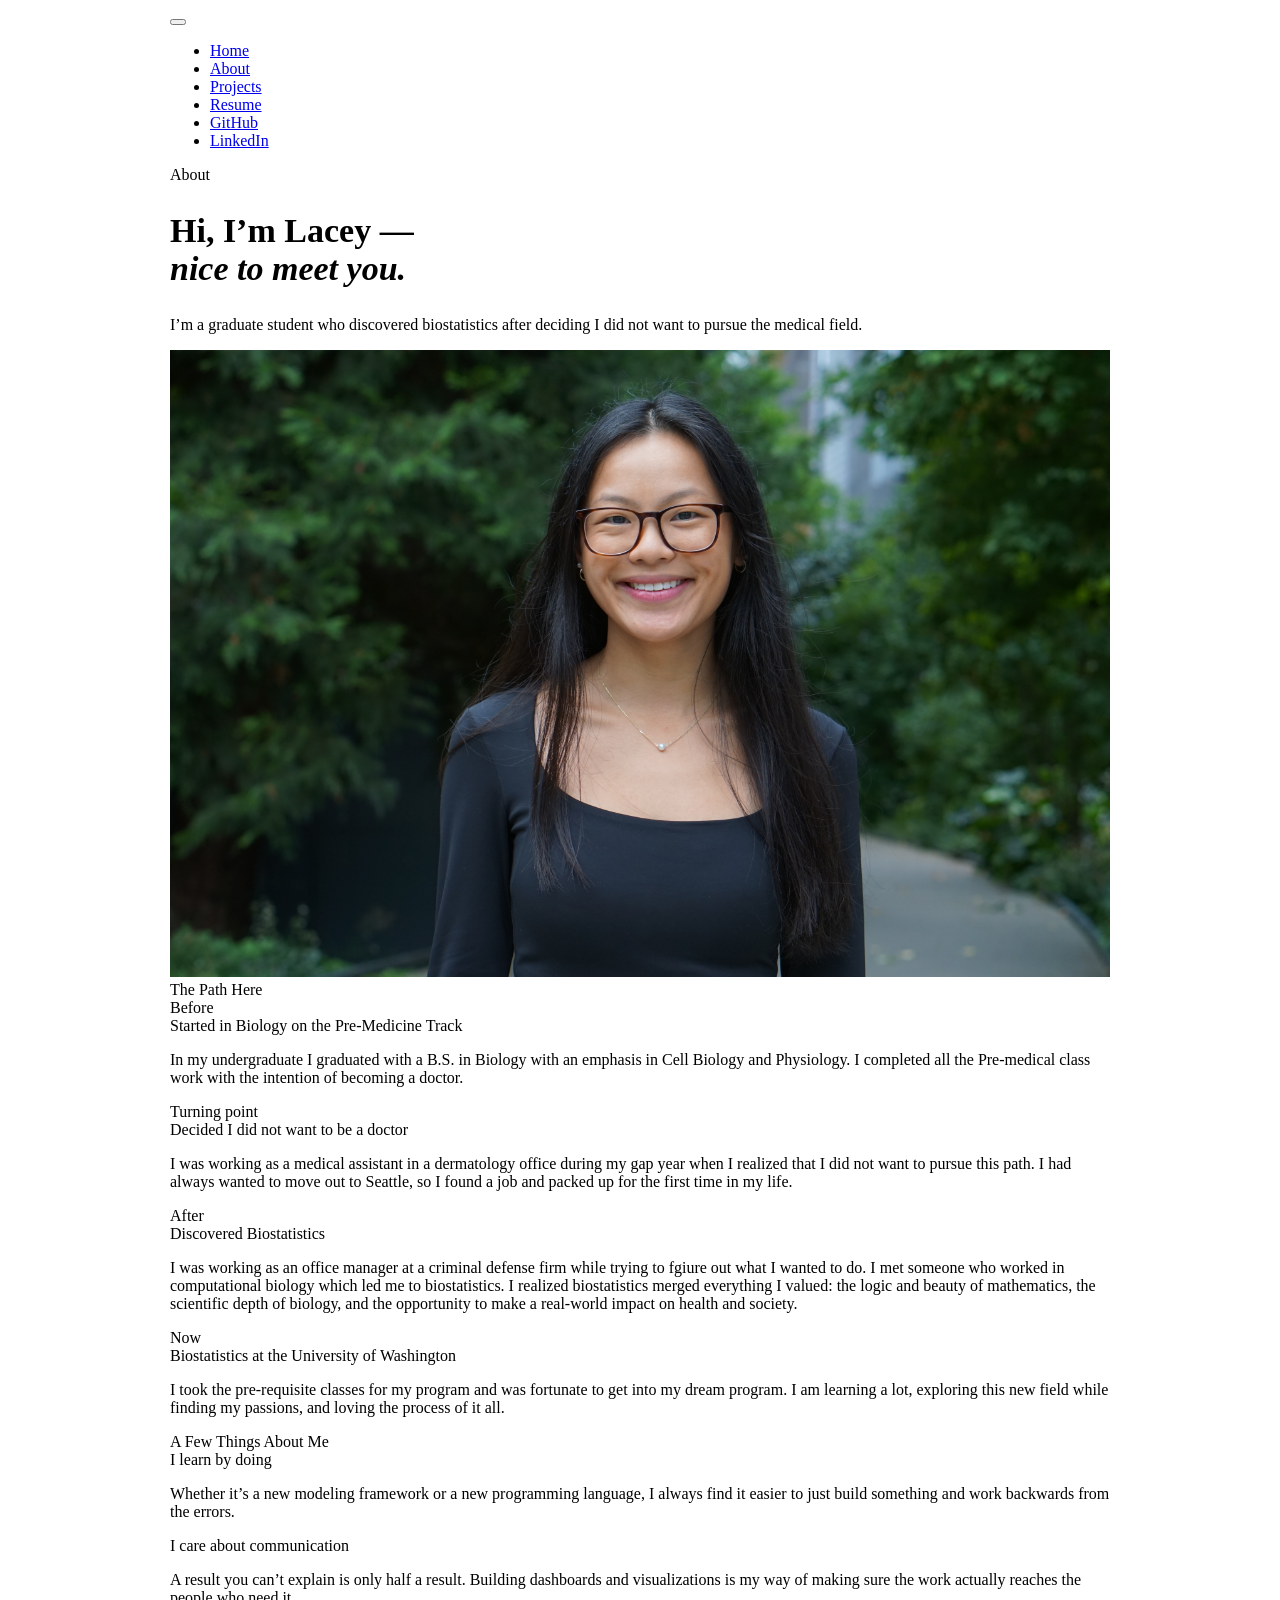
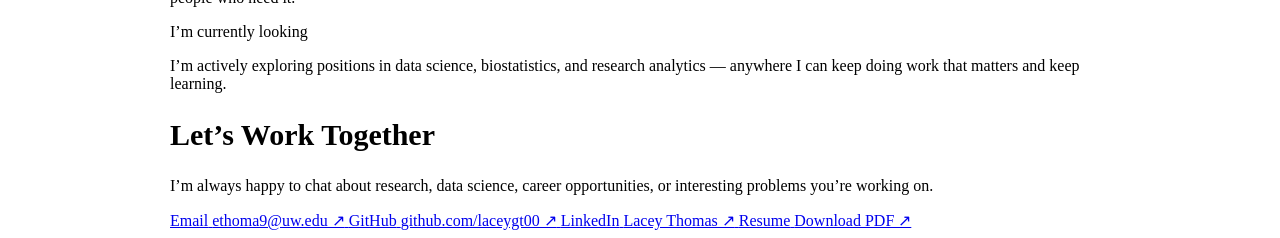
==== docs/about.html @ adb9a5f3 "Update about.html updated with my information" ====
<!DOCTYPE html>

<html>

<head>

<meta charset="utf-8" />
<meta name="generator" content="pandoc" />
<meta http-equiv="X-UA-Compatible" content="IE=EDGE" />




<title>about.knit</title>

<script src="site_libs/header-attrs-2.29/header-attrs.js"></script>
<script src="site_libs/jquery-3.6.0/jquery-3.6.0.min.js"></script>
<meta name="viewport" content="width=device-width, initial-scale=1" />
<link href="site_libs/bootstrap-3.3.5/css/yeti.min.css" rel="stylesheet" />
<script src="site_libs/bootstrap-3.3.5/js/bootstrap.min.js"></script>
<script src="site_libs/bootstrap-3.3.5/shim/html5shiv.min.js"></script>
<script src="site_libs/bootstrap-3.3.5/shim/respond.min.js"></script>
<style>h1 {font-size: 34px;}
       h1.title {font-size: 38px;}
       h2 {font-size: 30px;}
       h3 {font-size: 24px;}
       h4 {font-size: 18px;}
       h5 {font-size: 16px;}
       h6 {font-size: 12px;}
       code {color: inherit; background-color: rgba(0, 0, 0, 0.04);}
       pre:not([class]) { background-color: white }</style>
<script src="site_libs/navigation-1.1/tabsets.js"></script>
<link href="site_libs/highlightjs-9.12.0/default.css" rel="stylesheet" />
<script src="site_libs/highlightjs-9.12.0/highlight.js"></script>
<script>
// Fade-in on scroll using IntersectionObserver
document.addEventListener('DOMContentLoaded', function () {
  var els = document.querySelectorAll('.fade-in');
  if (!els.length) return;
  var obs = new IntersectionObserver(function (entries) {
    entries.forEach(function (e) {
      if (e.isIntersecting) {
        e.target.classList.add('visible');
        obs.unobserve(e.target);
      }
    });
  }, { threshold: 0.12 });
  els.forEach(function (el) { obs.observe(el); });
});

// Animated counter
function animateCounter(el, target, duration) {
  var start = null;
  function step(ts) {
    if (!start) start = ts;
    var prog = Math.min((ts - start) / duration, 1);
    el.textContent = Math.floor(prog * target);
    if (prog < 1) requestAnimationFrame(step);
  }
  requestAnimationFrame(step);
}
document.addEventListener('DOMContentLoaded', function () {
  var counters = document.querySelectorAll('.counter');
  if (!counters.length) return;
  var obs = new IntersectionObserver(function (entries) {
    entries.forEach(function (e) {
      if (e.isIntersecting) {
        var target = parseInt(e.target.getAttribute('data-target'));
        animateCounter(e.target, target, 1200);
        obs.unobserve(e.target);
      }
    });
  }, { threshold: 0.3 });
  counters.forEach(function (c) { obs.observe(c); });
});
</script>

<style type="text/css">
  code{white-space: pre-wrap;}
  span.smallcaps{font-variant: small-caps;}
  span.underline{text-decoration: underline;}
  div.column{display: inline-block; vertical-align: top; width: 50%;}
  div.hanging-indent{margin-left: 1.5em; text-indent: -1.5em;}
  ul.task-list{list-style: none;}
    </style>

<style type="text/css">code{white-space: pre;}</style>
<script type="text/javascript">
if (window.hljs) {
  hljs.configure({languages: []});
  hljs.initHighlightingOnLoad();
  if (document.readyState && document.readyState === "complete") {
    window.setTimeout(function() { hljs.initHighlighting(); }, 0);
  }
}
</script>






<link rel="stylesheet" href="style.css" type="text/css" />



<style type = "text/css">
.main-container {
  max-width: 940px;
  margin-left: auto;
  margin-right: auto;
}
img {
  max-width:100%;
}
.tabbed-pane {
  padding-top: 12px;
}
.html-widget {
  margin-bottom: 20px;
}
button.code-folding-btn:focus {
  outline: none;
}
summary {
  display: list-item;
}
details > summary > p:only-child {
  display: inline;
}
pre code {
  padding: 0;
}
</style>


<style type="text/css">
.dropdown-submenu {
  position: relative;
}
.dropdown-submenu>.dropdown-menu {
  top: 0;
  left: 100%;
  margin-top: -6px;
  margin-left: -1px;
  border-radius: 0 6px 6px 6px;
}
.dropdown-submenu:hover>.dropdown-menu {
  display: block;
}
.dropdown-submenu>a:after {
  display: block;
  content: " ";
  float: right;
  width: 0;
  height: 0;
  border-color: transparent;
  border-style: solid;
  border-width: 5px 0 5px 5px;
  border-left-color: #cccccc;
  margin-top: 5px;
  margin-right: -10px;
}
.dropdown-submenu:hover>a:after {
  border-left-color: #adb5bd;
}
.dropdown-submenu.pull-left {
  float: none;
}
.dropdown-submenu.pull-left>.dropdown-menu {
  left: -100%;
  margin-left: 10px;
  border-radius: 6px 0 6px 6px;
}
</style>

<script type="text/javascript">
// manage active state of menu based on current page
$(document).ready(function () {
  // active menu anchor
  href = window.location.pathname
  href = href.substr(href.lastIndexOf('/') + 1)
  if (href === "")
    href = "index.html";
  var menuAnchor = $('a[href="' + href + '"]');

  // mark the anchor link active (and if it's in a dropdown, also mark that active)
  var dropdown = menuAnchor.closest('li.dropdown');
  if (window.bootstrap) { // Bootstrap 4+
    menuAnchor.addClass('active');
    dropdown.find('> .dropdown-toggle').addClass('active');
  } else { // Bootstrap 3
    menuAnchor.parent().addClass('active');
    dropdown.addClass('active');
  }

  // Navbar adjustments
  var navHeight = $(".navbar").first().height() + 15;
  var style = document.createElement('style');
  var pt = "padding-top: " + navHeight + "px; ";
  var mt = "margin-top: -" + navHeight + "px; ";
  var css = "";
  // offset scroll position for anchor links (for fixed navbar)
  for (var i = 1; i <= 6; i++) {
    css += ".section h" + i + "{ " + pt + mt + "}\n";
  }
  style.innerHTML = "body {" + pt + "padding-bottom: 40px; }\n" + css;
  document.head.appendChild(style);
});
</script>

<!-- tabsets -->

<style type="text/css">
.tabset-dropdown > .nav-tabs {
  display: inline-table;
  max-height: 500px;
  min-height: 44px;
  overflow-y: auto;
  border: 1px solid #ddd;
  border-radius: 4px;
}

.tabset-dropdown > .nav-tabs > li.active:before, .tabset-dropdown > .nav-tabs.nav-tabs-open:before {
  content: "\e259";
  font-family: 'Glyphicons Halflings';
  display: inline-block;
  padding: 10px;
  border-right: 1px solid #ddd;
}

.tabset-dropdown > .nav-tabs.nav-tabs-open > li.active:before {
  content: "\e258";
  font-family: 'Glyphicons Halflings';
  border: none;
}

.tabset-dropdown > .nav-tabs > li.active {
  display: block;
}

.tabset-dropdown > .nav-tabs > li > a,
.tabset-dropdown > .nav-tabs > li > a:focus,
.tabset-dropdown > .nav-tabs > li > a:hover {
  border: none;
  display: inline-block;
  border-radius: 4px;
  background-color: transparent;
}

.tabset-dropdown > .nav-tabs.nav-tabs-open > li {
  display: block;
  float: none;
}

.tabset-dropdown > .nav-tabs > li {
  display: none;
}
</style>

<!-- code folding -->




</head>

<body>


<div class="container-fluid main-container">




<div class="navbar navbar-default  navbar-fixed-top" role="navigation">
  <div class="container">
    <div class="navbar-header">
      <button type="button" class="navbar-toggle collapsed" data-toggle="collapse" data-bs-toggle="collapse" data-target="#navbar" data-bs-target="#navbar">
        <span class="icon-bar"></span>
        <span class="icon-bar"></span>
        <span class="icon-bar"></span>
      </button>
      <a class="navbar-brand" href="index.html"></a>
    </div>
    <div id="navbar" class="navbar-collapse collapse">
      <ul class="nav navbar-nav">
        
      </ul>
      <ul class="nav navbar-nav navbar-right">
        <li>
  <a href="index.html">Home</a>
</li>
<li>
  <a href="about.html">About</a>
</li>
<li>
  <a href="projects.html">Projects</a>
</li>
<li>
  <a href="files/Lacey_Thomas_Resume.pdf">Resume</a>
</li>
<li>
  <a href="https://github.com/laceygt00">GitHub</a>
</li>
<li>
  <a href="https://www.linkedin.com/in/laceygt00">LinkedIn</a>
</li>
      </ul>
    </div><!--/.nav-collapse -->
  </div><!--/.container -->
</div><!--/.navbar -->

<div id="header">




</div>


<!-- HERO -->
<section class="about-hero">
  <div class="about-hero-glow"></div>
  <div class="about-hero-grid">

    <!-- Text -->
    <div>
      <div class="fade-in">
        <p class="about-eyebrow">About</p>
      </div>
      <div class="fade-in d1">
        <h1 class="about-headline">
          Hi, I&rsquo;m Lacey &mdash;<br>
          <em>nice to meet you.</em>
        </h1>
      </div>
      <div class="fade-in d2">
        <p class="about-intro">
          I&rsquo;m a graduate student who discovered biostatistics after deciding I did not want to 
          pursue the medical field.  
        </p>
      </div>
    </div>

    <!-- Photo -->
    <div class="about-photo-wrap fade-in d2">
      <div class="about-photo-frame">
        <img src="images/MyImage.jpg" alt="Lacey Thomas">
      </div>
    </div>
    
</section>

<!-- THE PATH HERE -->
<section class="story-section">
  <div class="section-header fade-in">
    <span class="section-header-label">The Path Here</span>
    <div class="section-header-line"></div>
  </div>

  <div class="story-grid">
    <div class="story-card fade-in">
      <div class="s-label">Before</div>
      <div class="s-title">Started in Biology on the Pre-Medicine Track</div>
      <p class="s-body">In my undergraduate I graduated with a B.S. in Biology with an emphasis in Cell Biology and Physiology.
      I completed all the Pre-medical class work with the intention of becoming a doctor.</p>
    </div>
    <div class="story-card fade-in d1">
      <div class="s-label">Turning point</div>
      <div class="s-title">Decided I did not want to be a doctor</div>
      <p class="s-body">I was working as a medical assistant in a dermatology office during my gap year when I realized that I did not 
      want to pursue this path. I had always wanted to move out to Seattle, so I found a job and packed up for the first time in my life.</p>
    </div>
    <div class="story-grid">
    <div class="story-card fade-in">
      <div class="s-label">After</div>
      <div class="s-title">Discovered Biostatistics</div>
      <p class="s-body">I was working as an office manager at a criminal defense firm while trying to fgiure out what I wanted to do.
      I met someone who worked in computational biology which led me to biostatistics. I realized
      biostatistics merged everything I valued: the logic and beauty of mathematics, the scientific
      depth of biology, and the opportunity to make a real-world impact on health and society.</p>
    </div>
    <div class="story-card fade-in d2">
      <div class="s-label">Now</div>
      <div class="s-title">Biostatistics at the University of Washington</div>
      <p class="s-body">I took the pre-requisite classes for my program and was fortunate to get into my dream program.
      I am learning a lot, exploring this new field while finding my passions, and loving the process of it all.</p>
    </div>
  </div>
</section>

<!-- A FEW THINGS ABOUT ME -->
<section class="personal-section">
  <div class="section-header fade-in">
    <span class="section-header-label">A Few Things About Me</span>
    <div class="section-header-line"></div>
  </div>

  <div class="personal-row fade-in">
    <div class="personal-row-title">I learn by doing</div>
    <p class="personal-row-body">Whether it&rsquo;s a new modeling framework or a new programming language,
    I always find it easier to just build something and work backwards from the errors.</p>
  </div>

  <div class="personal-row fade-in">
    <div class="personal-row-title">I care about communication</div>
    <p class="personal-row-body">A result you can&rsquo;t explain is only half a result. Building dashboards
    and visualizations is my way of making sure the work actually reaches the people who need it.</p>
  </div>

  <div class="personal-row fade-in">
    <div class="personal-row-title">I&rsquo;m currently looking</div>
    <p class="personal-row-body">I&rsquo;m actively exploring positions in data science, biostatistics, and
    research analytics &mdash; anywhere I can keep doing work that matters and keep learning.</p>
  </div>

  <!-- Skills -->
<!-- <div class="section-block">
  <h2 class="section-title">Skills & Tools</h2>

  <table class="skills-table">
    <tr>
      <td><strong>Programming</strong></td>
      <td>
        Python (MNE, data processing, feature extraction),
        R (Shiny, flexdashboard, statistical modeling), 
        SQL, SAS, MATLAB (EEGLAB)
      </td>
    </tr>

    <tr>
      <td><strong>Statistical Methods</strong></td>
      <td>
        Bayesian hierarchical modeling (Stan), 
        regression modeling,
        hypothesis testing, 
        correlation analysis
      </td>
    </tr>

    <tr>
      <td><strong>Data Science & ML</strong></td>
      <td>
        Feature engineering (EEG biomarkers), 
        signal processing (EEG pipelines), 
        data integration across heterogeneous sources
      </td>
    </tr>

    <tr>
      <td><strong>Data Visualization</strong></td>
      <td>
        ggplot2, plotly, Shiny dashboards, interactive exploratory analysis
      </td>
    </tr>

    <tr>
      <td><strong>Research & Data Engineering</strong></td>
      <td>
        Literature-based data extraction, 
        YAML schema design, 
        LLM-assisted data structuring and validation
      </td>
    </tr>

    <tr>
      <td><strong>Tools & Platforms</strong></td>
      <td>
        GitHub, VS Code, RStudio, Stan (rstan), LaTeX
      </td>
    </tr>
  </table>
</div>

</section>

<!-- CONNECT -->
<section class="connect-section">
  <div class="connect-grid">
    <div class="fade-in">
      <h2 class="connect-title"> Let&rsquo;s Work Together</h2>
      <p class="connect-sub">I&rsquo;m always happy to chat about research, data science,
      career opportunities, or interesting problems you&rsquo;re working on.</p>
    </div>
    <div class="connect-links fade-in d1">
      <a href="mailto:ethoma9@uw.edu" class="connect-link">
        <span class="cl-label">Email</span>
        <span class="cl-value">ethoma9@uw.edu &nearr;</span>
      </a>
      <a href="https://github.com/laceygt00" target="_blank" class="connect-link">
        <span class="cl-label">GitHub</span>
        <span class="cl-value">github.com/laceygt00 &nearr;</span>
      </a>
      <a href="https://www.linkedin.com/in/laceygt00" target="_blank" class="connect-link">
        <span class="cl-label">LinkedIn</span>
        <span class="cl-value">Lacey Thomas &nearr;</span>
      </a>
      <a href="files/Lacey_Thomas_Resume.pdf" target="_blank" class="connect-link">
        <span class="cl-label">Resume</span>
        <span class="cl-value">Download PDF &nearr;</span>
      </a>
    </div>
  </div>
</section>




</div>

<script>

// add bootstrap table styles to pandoc tables
function bootstrapStylePandocTables() {
  $('tr.odd').parent('tbody').parent('table').addClass('table table-condensed');
}
$(document).ready(function () {
  bootstrapStylePandocTables();
});


</script>

<!-- tabsets -->

<script>
$(document).ready(function () {
  window.buildTabsets("TOC");
});

$(document).ready(function () {
  $('.tabset-dropdown > .nav-tabs > li').click(function () {
    $(this).parent().toggleClass('nav-tabs-open');
  });
});
</script>

<!-- code folding -->


<!-- dynamically load mathjax for compatibility with self-contained -->
<script>
  (function () {
    var script = document.createElement("script");
    script.type = "text/javascript";
    script.src  = "https://mathjax.rstudio.com/latest/MathJax.js?config=TeX-AMS-MML_HTMLorMML";
    document.getElementsByTagName("head")[0].appendChild(script);
  })();
</script>

</body>
</html>
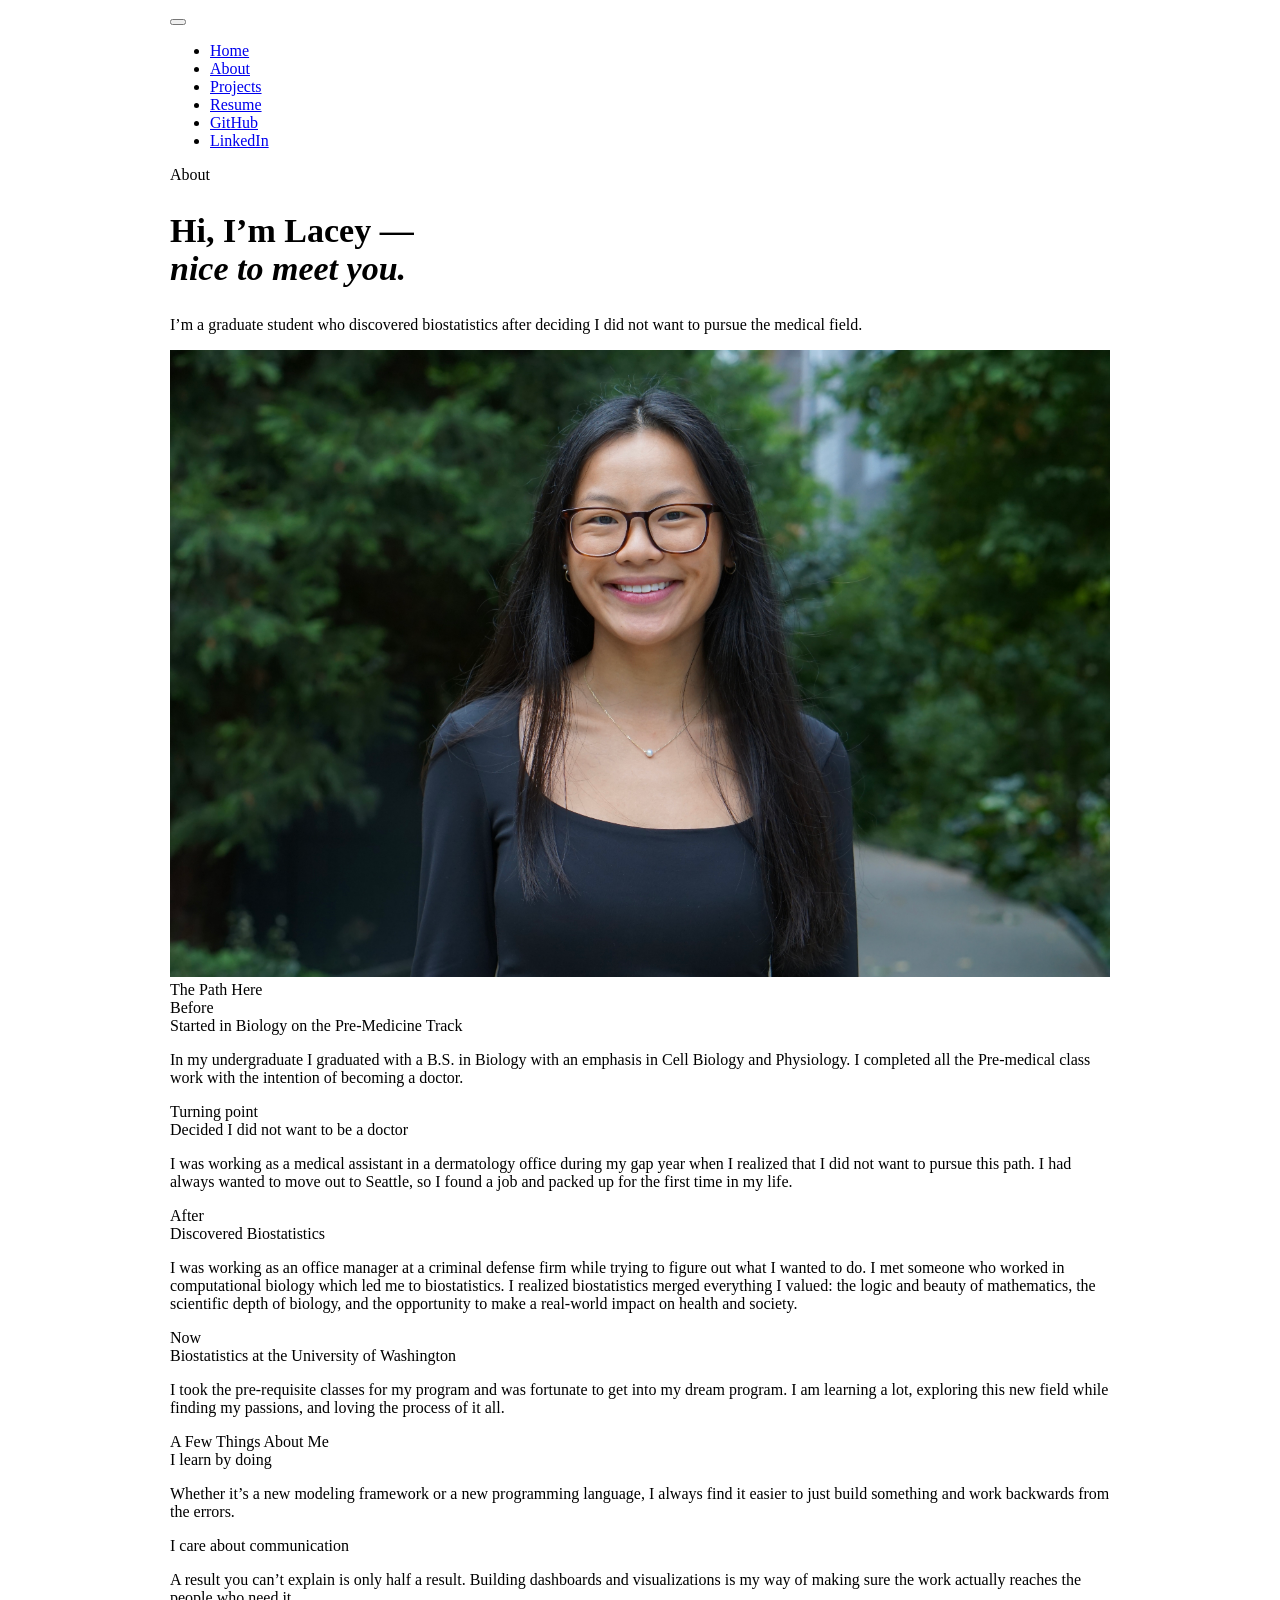
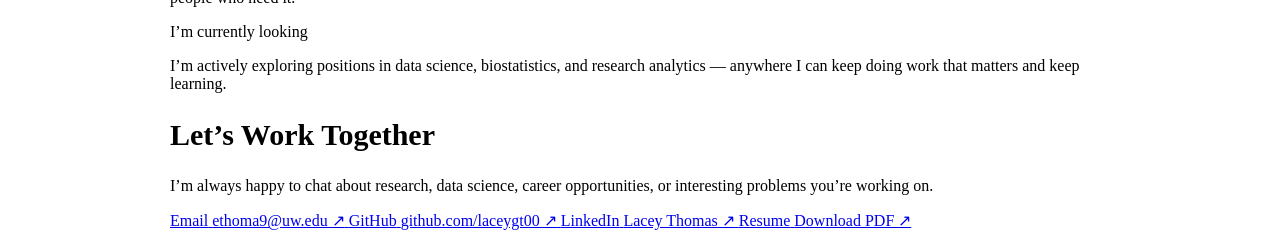
==== commit c76e1c4a: "Update about.html updated the story" ====
--- a/docs/about.html
+++ b/docs/about.html
@@ -360,33 +360,37 @@
   </div>
 
   <div class="story-grid">
+
     <div class="story-card fade-in">
       <div class="s-label">Before</div>
       <div class="s-title">Started in Biology on the Pre-Medicine Track</div>
       <p class="s-body">In my undergraduate I graduated with a B.S. in Biology with an emphasis in Cell Biology and Physiology.
       I completed all the Pre-medical class work with the intention of becoming a doctor.</p>
     </div>
+
     <div class="story-card fade-in d1">
       <div class="s-label">Turning point</div>
       <div class="s-title">Decided I did not want to be a doctor</div>
       <p class="s-body">I was working as a medical assistant in a dermatology office during my gap year when I realized that I did not 
       want to pursue this path. I had always wanted to move out to Seattle, so I found a job and packed up for the first time in my life.</p>
     </div>
-    <div class="story-grid">
-    <div class="story-card fade-in">
+
+    <div class="story-card fade-in d2">
       <div class="s-label">After</div>
       <div class="s-title">Discovered Biostatistics</div>
-      <p class="s-body">I was working as an office manager at a criminal defense firm while trying to fgiure out what I wanted to do.
+      <p class="s-body">I was working as an office manager at a criminal defense firm while trying to figure out what I wanted to do.
       I met someone who worked in computational biology which led me to biostatistics. I realized
       biostatistics merged everything I valued: the logic and beauty of mathematics, the scientific
       depth of biology, and the opportunity to make a real-world impact on health and society.</p>
     </div>
-    <div class="story-card fade-in d2">
+
+    <div class="story-card fade-in d3">
       <div class="s-label">Now</div>
       <div class="s-title">Biostatistics at the University of Washington</div>
       <p class="s-body">I took the pre-requisite classes for my program and was fortunate to get into my dream program.
       I am learning a lot, exploring this new field while finding my passions, and loving the process of it all.</p>
     </div>
+
   </div>
 </section>
 
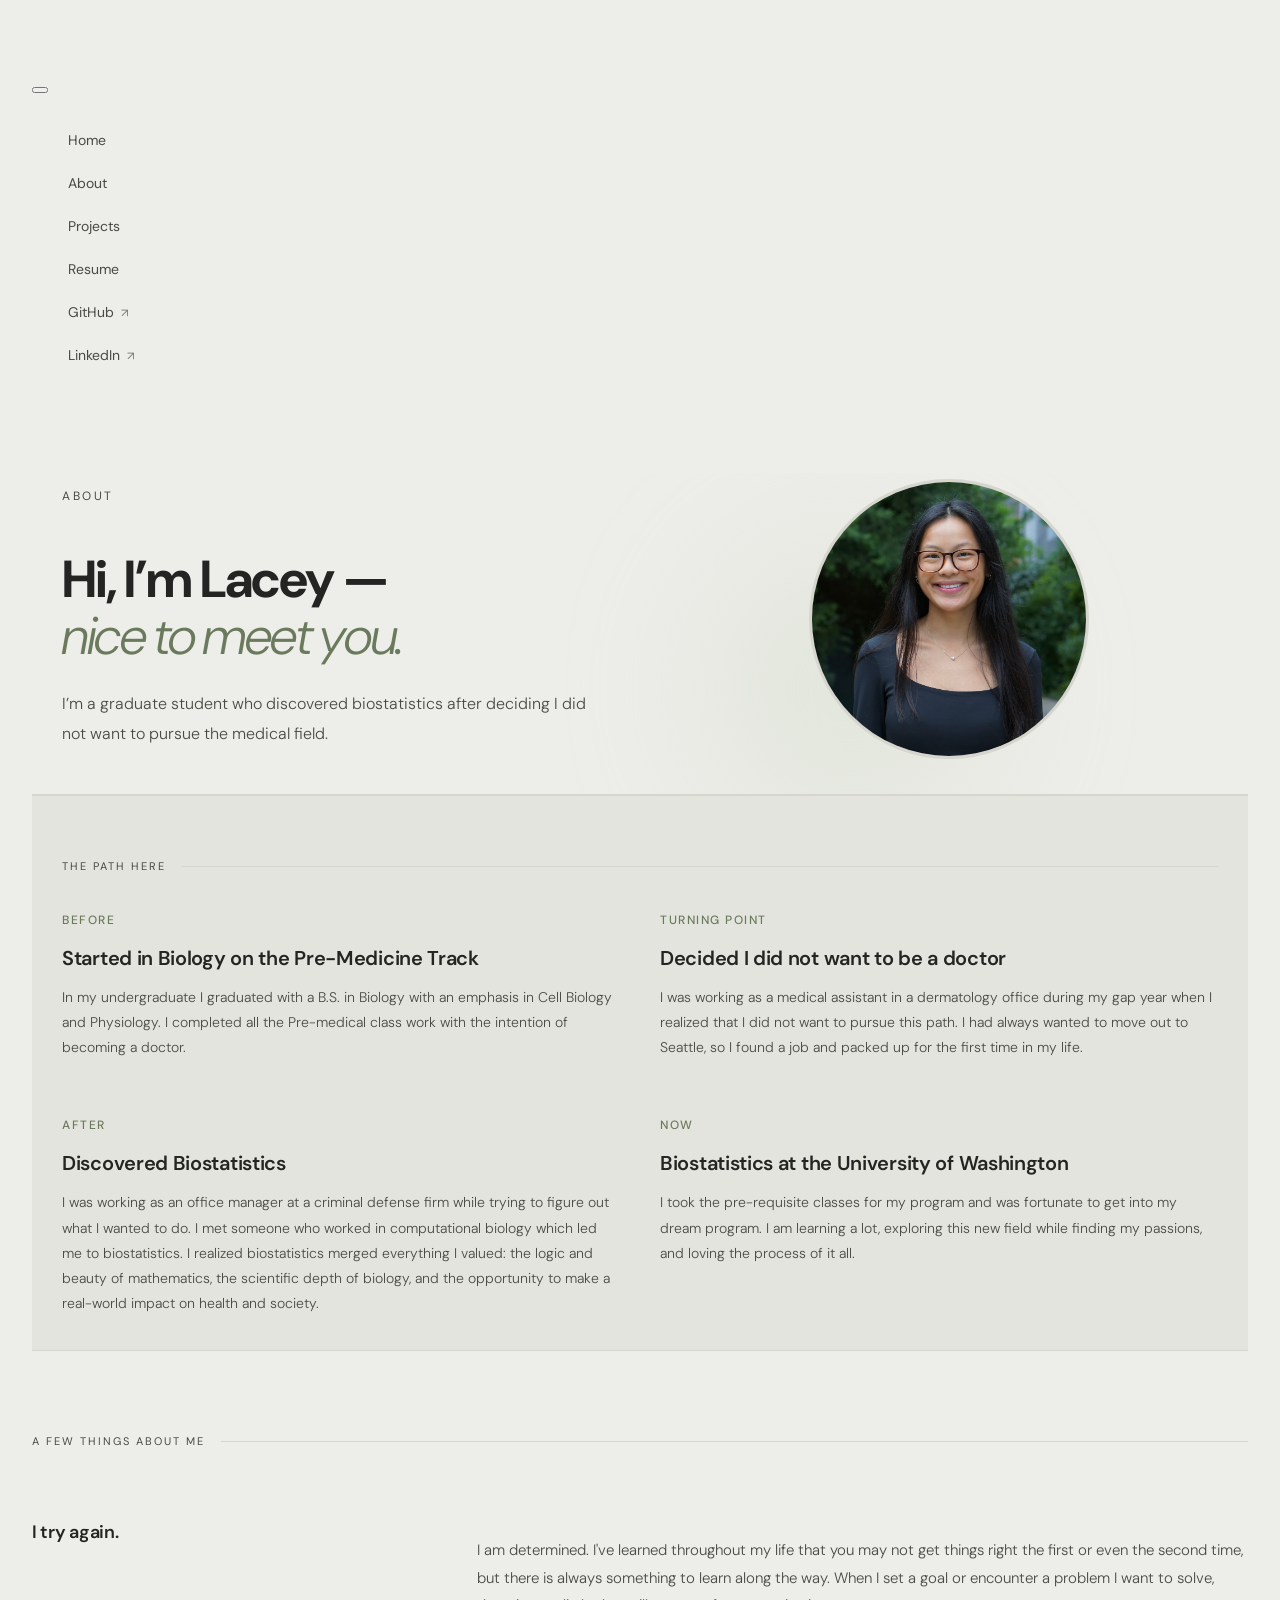
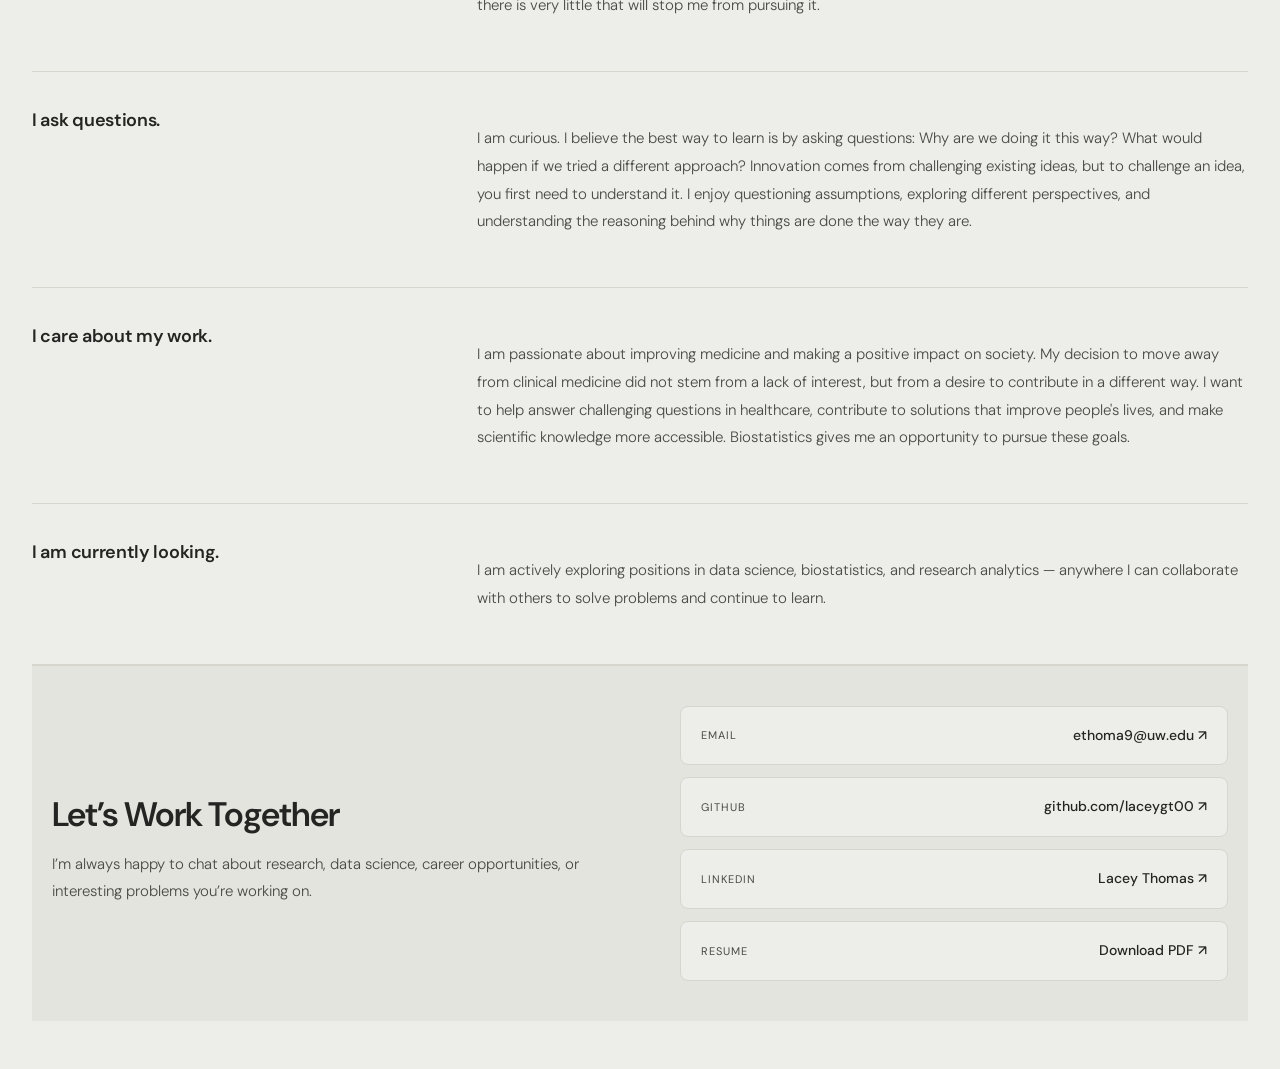
==== commit 054f3594: "Update about.html updated the things about me" ====
--- a/docs/about.html
+++ b/docs/about.html
@@ -402,21 +402,32 @@
   </div>
 
   <div class="personal-row fade-in">
-    <div class="personal-row-title">I learn by doing</div>
-    <p class="personal-row-body">Whether it&rsquo;s a new modeling framework or a new programming language,
-    I always find it easier to just build something and work backwards from the errors.</p>
+    <div class="personal-row-title">I try again.</div>
+    <p class="personal-row-body">I am determined. I've learned throughout my life that you may not get things right the first or even
+   the second time, but there is always something to learn along the way. When I set a goal or encounter a problem I want to solve,
+   there is very little that will stop me from pursuing it. </p>
   </div>
 
   <div class="personal-row fade-in">
-    <div class="personal-row-title">I care about communication</div>
-    <p class="personal-row-body">A result you can&rsquo;t explain is only half a result. Building dashboards
-    and visualizations is my way of making sure the work actually reaches the people who need it.</p>
-  </div>
-
+    <div class="personal-row-title">I ask questions.</div>
+    <p class="personal-row-body">I am curious. I believe the best way to learn is by asking questions: Why are we doing it this way?  
+    What would happen if we tried a different approach? Innovation comes from challenging existing ideas, but to challenge an idea,
+    you first need to understand it. I enjoy questioning assumptions, exploring different perspectives, and understanding the
+    reasoning behind why things are done the way they are.</p>
+  </div>
+       
   <div class="personal-row fade-in">
-    <div class="personal-row-title">I&rsquo;m currently looking</div>
-    <p class="personal-row-body">I&rsquo;m actively exploring positions in data science, biostatistics, and
-    research analytics &mdash; anywhere I can keep doing work that matters and keep learning.</p>
+    <div class="personal-row-title">I care about my work.</div>
+    <p class="personal-row-body">I am passionate about improving medicine and making a positive impact on society. My decision
+    to move away from clinical medicine did not stem from a lack of interest, but from a desire to contribute in a different 
+    way. I want to help answer challenging questions in healthcare, contribute to solutions that improve people's lives,
+    and make scientific knowledge more accessible. Biostatistics gives me an opportunity to pursue these goals.</p>
+  </div>
+       
+  <div class="personal-row fade-in">
+    <div class="personal-row-title">I am currently looking.</div>
+    <p class="personal-row-body">I am actively exploring positions in data science, biostatistics, and research analytics
+    &mdash; anywhere I can collaborate with others to solve problems and continue to learn.</p>
   </div>
 
   <!-- Skills -->
--- a/docs/style.css
+++ b/docs/style.css
@@ -0,0 +1,1031 @@
+/* ============================================================
+   Google Font
+   ============================================================ */
+@import url('https://fonts.googleapis.com/css2?family=DM+Sans:ital,opsz,wght@0,9..40,300;0,9..40,400;0,9..40,500;0,9..40,600;0,9..40,700;1,9..40,300&display=swap');
+
+/* ============================================================
+   Pebble & Moss — Morandi Palette
+   ============================================================ */
+:root {
+  --bg:           #edede9;
+  --surface:      #e4e4de;
+  --card:         #e9e9e4;
+  --text:         #242422;
+  --muted:        #4a4a45;
+  --accent:       #6b7a5c;
+  --accent-light: #d2dcc8;
+  --border:       #d6d6ce;
+  --tag:          #cad4c2;
+  --tag-text:     #3d4e32;
+  --radius:       10px;
+}
+
+/* ============================================================
+   RESET & BASE
+   ============================================================ */
+* { box-sizing: border-box; }
+
+body {
+  font-family: 'DM Sans', 'Helvetica Neue', Arial, sans-serif;
+  font-size: 18px;
+  color: var(--text);
+  background-color: var(--bg);
+  line-height: 1.85;
+}
+
+h1, h2, h3, h4 {
+  font-family: 'DM Sans', sans-serif;
+  color: var(--text);
+  line-height: 1.15;
+  letter-spacing: -0.3px;
+}
+
+a { color: var(--accent); text-decoration: none; transition: opacity 0.2s; }
+a:hover { opacity: 0.75; text-decoration: none; color: var(--accent); }
+
+img { max-width: 100%; }
+
+hr {
+  border: none;
+  border-top: 1px solid var(--border);
+  margin: 40px 0;
+}
+
+/* ============================================================
+   BOOTSTRAP OVERRIDES — hide default page title, toc, etc.
+   ============================================================ */
+.title { display: none !important; }
+.toc-content { padding-left: 0 !important; }
+
+/* ============================================================
+   NAVBAR
+   ============================================================ */
+
+.navbar {
+  background-color: var(--bg) !important;
+  border: none !important;
+  border-bottom: 1px solid var(--border) !important;
+  box-shadow: none !important;
+  font-family: 'DM Sans', sans-serif;
+  min-height: 10px;
+}
+
+/* Remove the brand title area if unused */
+.navbar .navbar-brand {
+  color: var(--text) !important;
+  font-weight: 600 !important;
+  font-size: 15px !important;
+  letter-spacing: -0.2px;
+}
+
+.navbar .navbar-brand:hover {
+  color: var(--accent) !important;
+}
+
+/* Remove borders around nav items */
+.navbar-nav {
+  border: none !important;
+  background: transparent !important;
+}
+
+.navbar-nav > li {
+  border: none !important;
+  background: transparent !important;
+  margin: 0 !important;
+}
+
+.navbar-nav > li > a {
+  color: var(--muted) !important;
+  font-weight: 400;
+  font-size: 14px;
+  padding: 18px 16px !important;
+  margin: 0 4px !important;
+  background-color: transparent !important;
+  border: none !important;
+  border-radius: 0 !important;
+  transition: color 0.2s ease;
+  position: relative;
+}
+
+/* Hover state — just color change */
+.navbar-nav > li > a:hover,
+.navbar-nav > li > a:focus {
+  color: var(--accent) !important;
+  background-color: transparent !important;
+  border: none !important;
+}
+
+/* Active page — underline only, no box */
+.navbar-nav > .active > a,
+.navbar-nav > .active > a:focus,
+.navbar-nav > .active > a:hover {
+  color: var(--accent) !important;
+  background-color: transparent !important;
+  border: none !important;
+  font-weight: 600;
+}
+
+/* Underline effect under active tab */
+.navbar-nav > .active > a::after {
+  content: "";
+  position: absolute;
+  left: 16px;
+  right: 16px;
+  bottom: 1px;
+  height: 2px;
+  background-color: var(--accent);
+  border-radius: 1px;
+}
+
+/* Add arrow only to GitHub and LinkedIn navbar links */
+.navbar-nav > li > a[href*="github.com"]::after,
+.navbar-nav > li > a[href*="linkedin.com"]::after {
+  content: " ↗";
+  font-size: 0.85em;
+  margin-left: 4px;
+  opacity: 0.7;
+}
+
+/* Remove any default Bootstrap container borders */
+.navbar-default,
+.navbar-inverse,
+.navbar-collapse {
+  border: none !important;
+  box-shadow: none !important;
+}
+/* ============================================================
+   PAGE WRAPPER
+   ============================================================ */
+.container-fluid.main-container {
+  max-width: 1280px !important;
+  padding: 0 24px !important;
+  margin-top: 0 !important;
+  padding-top: 0 !important;   
+}
+
+/* ============================================================
+   FADE-IN ANIMATION
+   ============================================================ */
+.fade-in {
+  opacity: 0;
+  transform: translateY(20px);
+  transition: opacity 0.75s ease, transform 0.75s ease;
+}
+.fade-in.visible {
+  opacity: 1;
+  transform: none;
+}
+.fade-in.d1 { transition-delay: 0.1s; }
+.fade-in.d2 { transition-delay: 0.2s; }
+.fade-in.d3 { transition-delay: 0.3s; }
+.fade-in.d4 { transition-delay: 0.4s; }
+
+/* ============================================================
+   HERO — index.html
+   ============================================================ */
+.hero-section {
+  min-height: 70vh;
+  display: flex;
+  align-items: center;
+  padding: 0 100px 30px;
+  position: relative;
+  overflow: hidden;
+}
+
+.hero-glow {
+  position: absolute;
+  top: 10%;
+  right: 0;
+  width: 360px;
+  height: 360px;
+  border-radius: 50%;
+  background: var(--accent-light);
+  opacity: 0.45;
+  filter: blur(70px);
+  pointer-events: none;
+}
+
+.hero-inner {
+  display: flex;
+  align-items: center;
+  justify-content: space-between;
+  gap: 60px;
+  width: 100%;
+}
+
+.hero-text { flex: 1; max-width: 560px; }
+
+.hero-badge {
+  display: inline-flex;
+  align-items: center;
+  gap: 8px;
+  background: var(--accent-light);
+  border-radius: 100px;
+  padding: 5px 14px;
+  margin-bottom: 28px;
+}
+.hero-badge-dot {
+  width: 7px; height: 7px;
+  border-radius: 50%;
+  background: var(--accent);
+  display: inline-block;
+}
+.hero-badge span {
+  font-size: 12px;
+  color: var(--accent);
+  font-weight: 500;
+  letter-spacing: 0.3px;
+}
+
+.hero-headline {
+  font-size: clamp(44px, 6vw, 68px);
+  font-weight: 700;
+  line-height: 1.05;
+  letter-spacing: -2px;
+  color: var(--text);
+  margin: 0 0 22px;
+}
+.hero-headline em {
+  color: var(--accent);
+  font-style: italic;
+  font-weight: 300;
+}
+
+.hero-bio {
+  font-size: 16px;
+  line-height: 1.85;
+  color: var(--muted);
+  max-width: 440px;
+  margin-bottom: 36px;
+  font-weight: 300;
+}
+.hero-bio strong { color: var(--text); font-weight: 500; }
+
+.hero-buttons { display: flex; gap: 12px; flex-wrap: wrap; }
+
+.btn-primary-moss {
+  display: inline-block;
+  background: var(--accent);
+  color: #fff !important;
+  border: none;
+  border-radius: 6px;
+  padding: 12px 26px;
+  font-size: 14px;
+  font-weight: 500;
+  text-decoration: none !important;
+  transition: opacity 0.2s;
+  font-family: 'DM Sans', sans-serif;
+}
+.btn-primary-moss:hover { opacity: 0.82; color: #fff !important; }
+
+.btn-outline-moss {
+  display: inline-block;
+  background: transparent;
+  color: var(--text) !important;
+  border: 1.5px solid var(--border);
+  border-radius: 6px;
+  padding: 11px 26px;
+  font-size: 14px;
+  font-weight: 500;
+  text-decoration: none !important;
+  transition: border-color 0.2s;
+  font-family: 'DM Sans', sans-serif;
+}
+.btn-outline-moss:hover { border-color: var(--accent); color: var(--text) !important; }
+
+/* Photo */
+.hero-photo-wrap { flex-shrink: 0; position: relative; }
+.hero-photo-frame {
+  width: 260px; height: 320px;
+  border-radius: 130px 130px 40px 40px;
+  overflow: hidden;
+  border: 2px solid var(--border);
+}
+.hero-photo-frame img { width: 100%; height: 100%; object-fit: cover; object-position: center top; }
+
+.hero-photo-card {
+  position: absolute;
+  bottom: -16px; left: 50%;
+  transform: translateX(-50%);
+  background: var(--card);
+  border: 1px solid var(--border);
+  border-radius: 8px;
+  padding: 10px 18px;
+  white-space: nowrap;
+  box-shadow: 0 4px 20px rgba(0,0,0,0.06);
+  text-align: center;
+}
+.hero-photo-card .card-sub { font-size: 11px; color: var(--muted); margin-bottom: 3px; }
+.hero-photo-card .card-main { font-size: 13px; font-weight: 500; color: var(--text); }
+.hero-photo-card .card-loc { font-size: 11px; color: var(--accent); margin-top: 2px; }
+
+/* Scroll cue */
+.scroll-cue {
+  display: flex;
+  align-items: center;
+  gap: 10px;
+  margin-top: 60px;
+  padding-bottom: 40px;
+}
+.scroll-cue-line { width: 1px; height: 36px; background: var(--accent); opacity: 0.5; }
+.scroll-cue span { font-size: 11px; letter-spacing: 1.5px; color: var(--muted); text-transform: uppercase; }
+
+/* ============================================================
+   SECTION HEADER (shared)
+   ============================================================ */
+.section-header {
+  display: flex;
+  align-items: center;
+  gap: 16px;
+  margin-bottom: 32px;
+  padding-top: 40px;
+}
+.section-header-label {
+  font-size: 11px;
+  letter-spacing: 2px;
+  text-transform: uppercase;
+  color: var(--muted);
+  white-space: nowrap;
+}
+.section-header-line { flex: 1; height: 1px; background: var(--border); }
+.section-header-link { font-size: 13px; color: var(--accent); white-space: nowrap; }
+
+/* ============================================================
+   FOCUS ROWS — index.html
+   ============================================================ */
+.focus-section {
+  border-top: 1px solid var(--border);
+  padding-bottom: 40px;
+}
+
+.focus-row {
+  display: grid;
+  grid-template-columns: 200px 1fr 200px;
+  gap: 20px;
+  align-items: center;
+  padding: 32px 0;
+  border-bottom: 1px solid var(--border);
+  transition: background 0.2s, padding-left 0.2s, border-radius 0.2s;
+  border-radius: 0;
+}
+.focus-row:hover {
+  background: var(--surface);
+  padding-left: 16px;
+  border-radius: 8px;
+}
+
+.focus-num {
+  font-size: 13px;
+  font-weight: 300;
+  color: var(--muted);
+  font-style: italic;
+}
+.focus-title {
+  font-size: 21px;
+  font-weight: 600;
+  color: var(--text);
+  margin-bottom: 8px;
+  letter-spacing: -0.4px;
+}
+.focus-desc {
+  font-size: 14px;
+  color: var(--muted);
+  line-height: 1.75;
+  max-width: 500px;
+  font-weight: 300;
+  margin: 0;
+}
+.focus-tag {
+  display: inline-block;
+  background: var(--tag);
+  color: var(--tag-text);
+  font-size: 11.5px;
+  font-weight: 500;
+  padding: 5px 12px;
+  border-radius: 100px;
+  text-align: center;
+  float: right;
+}
+
+/* ============================================================
+   HOME FOOTER — index.html
+   ============================================================ */
+.home-footer {
+  background: var(--surface);
+  border-top: 1px solid var(--border);
+  padding: 72px 0;
+  display: flex;
+  justify-content: space-between;
+  align-items: center;
+  flex-wrap: wrap;
+  gap: 24px;
+}
+.home-footer h2 {
+  font-size: 28px;
+  font-weight: 600;
+  letter-spacing: -0.8px;
+  color: var(--text);
+  margin-bottom: 6px;
+}
+.home-footer p { font-size: 14px; color: var(--muted); margin: 0; }
+.footer-links { display: flex; gap: 12px; }
+
+/* ============================================================
+   ABOUT PAGE
+   ============================================================ */
+.about-hero {
+  min-height: auto;
+  display: flex;
+  align-items: flex-start;
+  padding: 0 30px 30px;
+  position: relative;
+  overflow: hidden;
+  border-bottom: 1px solid var(--border);
+}
+.about-hero-glow {
+  position: absolute;
+  top: 20%;
+  left: 55%;
+  width: 300px; height: 300px;
+  border-radius: 50%;
+  background: var(--accent-light);
+  opacity: 0.38;
+  filter: blur(70px);
+  pointer-events: none;
+}
+.about-hero-grid {
+  display: grid;
+  grid-template-columns: 1fr 1fr;
+  gap: 80px;
+  align-items: center;
+  width: 100%;
+}
+.about-eyebrow {
+  font-size: 12px;
+  letter-spacing: 2.5px;
+  text-transform: uppercase;
+  color: var(--muted);
+  margin-bottom: 28px;
+}
+.about-headline {
+  font-size: clamp(34px, 4.5vw, 52px);
+  font-weight: 700;
+  line-height: 1.1;
+  letter-spacing: -1.5px;
+  color: var(--text);
+  margin-bottom: 24px;
+}
+.about-headline em {
+  color: var(--accent);
+  font-style: italic;
+  font-weight: 300;
+}
+.about-intro {
+  font-size: 16px;
+  line-height: 1.85;
+  color: var(--muted);
+  font-weight: 300;
+  margin-bottom: 16px;
+}
+
+.about-photo-wrap { display: flex; justify-content: center; align-items: center; position: relative;}
+.about-photo-frame {
+  width: 280x; height: 280px;
+  border-radius: 50%;
+  overflow: hidden;
+  border: 3px solid var(--border);
+  flex-shrink: 0;
+  aspect-ratio: 1 / 1;
+}
+.about-photo-frame img { width: 100%; height: 100%; object-fit: cover; object-position: center top; display: block; }
+.about-photo-badge {
+  position: absolute;
+  top: -18px; right: -18px;
+  background: var(--card);
+  border: 1px solid var(--border);
+  border-radius: 8px;
+  padding: 12px 16px;
+  box-shadow: 0 8px 24px rgba(0,0,0,0.06);
+}
+.about-photo-badge .b-sub { font-size: 11px; color: var(--muted); margin-bottom: 3px; }
+.about-photo-badge .b-main { font-size: 13px; font-weight: 600; color: var(--text); }
+.about-photo-badge .b-loc { font-size: 11px; color: var(--accent); margin-top: 2px; }
+
+/* Story */
+.story-section {
+  background: var(--surface);
+  padding: 20px 30px;
+  border-top: 1px solid var(--border);
+}
+.story-grid {
+  display: grid;
+  grid-template-columns: repeat(2, minmax(0, 1fr));
+  gap: 40px;
+  align-items: start;
+}
+.story-card .s-label {
+  font-size: 12px;
+  font-weight: 500;
+  letter-spacing: 1.5px;
+  text-transform: uppercase;
+  color: var(--accent);
+  margin-bottom: 14px;
+}
+.story-card .s-title {
+  font-size: 20px;
+  font-weight: 600;
+  color: var(--text);
+  margin-bottom: 12px;
+  letter-spacing: -0.3px;
+  line-height: 1.3;
+}
+.story-card .s-body {
+  font-size: 14px;
+  color: var(--muted);
+  line-height: 1.8;
+  font-weight: 300;
+}
+
+/* Personal rows */
+.personal-section { padding: 40px 0; border-top: 1px solid var(--border); }
+.personal-row {
+  display: grid;
+  grid-template-columns: 1fr 2fr;
+  gap: 60px;
+  padding: 36px 0;
+  border-bottom: 1px solid var(--border);
+}
+.personal-row-title {
+  font-size: 18px;
+  font-weight: 600;
+  color: var(--text);
+  letter-spacing: -0.3px;
+  line-height: 1.35;
+}
+.personal-row-body {
+  font-size: 15px;
+  color: var(--muted);
+  line-height: 1.85;
+  font-weight: 300;
+  padding-top: 2px;
+}
+
+/* Skills */
+/* ============================================================
+   SKILLS TABLE — about.html
+   ============================================================ */
+.skills-table {
+  width: 100%;
+  border-collapse: collapse;
+  font-size: 14.5px;
+  margin-top: 12px;
+}
+
+.skills-table tr {
+  border-bottom: 1px solid var(--border);
+  transition: background 0.2s;
+}
+.skills-table tr:last-child {
+  border-bottom: none;
+}
+.skills-table tr:hover {
+  background: var(--surface);
+}
+
+.skills-table td {
+  padding: 14px 12px;
+  vertical-align: top;
+  line-height: 1.75;
+  color: var(--muted);
+  font-weight: 300;
+  font-size: 14px;
+}
+
+.skills-table td:first-child {
+  width: 200px;
+  white-space: nowrap;
+  padding-right: 28px;
+}
+
+.skills-table td strong {
+  color: var(--text);
+  font-weight: 500;
+  font-size: 13.5px;
+}
+
+/* Section wrapper reuse */
+.section-block {
+  margin-bottom: 40px;
+}
+
+.section-title {
+  font-size: 11px;
+  letter-spacing: 2px;
+  text-transform: uppercase;
+  color: var(--muted);
+  margin-bottom: 20px;
+  font-weight: 400;
+  border: none;
+  padding: 0;
+}
+
+/* Connect */
+.connect-section {
+  background: var(--surface);
+  border-top: 1px solid var(--border);
+  padding: 40px 20px;
+}
+.connect-grid {
+  display: grid;
+  grid-template-columns: 1fr 1fr;
+  gap: 80px;
+  align-items: center;
+}
+.connect-title {
+  font-size: 34px;
+  font-weight: 600;
+  letter-spacing: -1px;
+  color: var(--text);
+  margin-bottom: 14px;
+  line-height: 1.2;
+}
+.connect-sub {
+  font-size: 15px;
+  color: var(--muted);
+  line-height: 1.8;
+  font-weight: 300;
+}
+.connect-links { display: flex; flex-direction: column; gap: 12px; }
+.connect-link {
+  display: flex;
+  justify-content: space-between;
+  align-items: center;
+  padding: 16px 20px;
+  background: var(--bg);
+  border-radius: 8px;
+  border: 1px solid var(--border);
+  text-decoration: none !important;
+  transition: border-color 0.2s, transform 0.2s;
+  color: inherit !important;
+}
+.connect-link:hover {
+  border-color: var(--accent);
+  transform: translateX(4px);
+  text-decoration: none !important;
+}
+.connect-link .cl-label {
+  font-size: 11px;
+  text-transform: uppercase;
+  letter-spacing: 1px;
+  color: var(--muted);
+}
+.connect-link .cl-value {
+  font-size: 14px;
+  color: var(--text);
+  font-weight: 500;
+}
+
+/* ============================================================
+   PROJECTS PAGE
+   ============================================================ */
+.projects-hero {
+  padding: 0 0 30px;
+  border-bottom: 1px solid var(--border);
+}
+.projects-eyebrow {
+  font-size: 12px;
+  letter-spacing: 2.5px;
+  text-transform: uppercase;
+  color: var(--muted);
+  margin-bottom: 10px;
+}
+.projects-headline {
+  font-size: clamp(38px, 5vw, 60px);
+  font-weight: 700;
+  letter-spacing: 0;
+  color: var(--text);
+  line-height: 1.05;
+  margin-bottom: 18px;
+}
+.projects-sub {
+  font-size: 16px;
+  color: var(--muted);
+  max-width: 500px;
+  line-height: 1.75;
+  font-weight: 300;
+}
+
+/* Featured card */
+.featured-card {
+  background: var(--card);
+  border: 1px solid var(--border);
+  border-radius: 12px;
+  overflow: hidden;
+  display: grid;
+  grid-template-columns: 1fr 1fr;
+  transition: box-shadow 0.3s;
+  text-decoration: none !important;
+  color: inherit !important;
+}
+.featured-card:hover { box-shadow: 0 20px 50px rgba(0,0,0,0.08); }
+
+.featured-card-visual {
+  background: var(--accent-light);
+  display: flex;
+  align-items: center;
+  justify-content: center;
+  min-height: 300px;
+  padding: 40px;
+  text-align: center;
+}
+.featured-card-visual .fv-label {
+  font-size: 11px;
+  letter-spacing: 2px;
+  text-transform: uppercase;
+  color: var(--accent);
+  margin-bottom: 12px;
+}
+.featured-card-visual .fv-title {
+  font-size: 26px;
+  font-weight: 300;
+  color: var(--accent);
+  letter-spacing: -0.5px;
+  line-height: 1.3;
+}
+
+.featured-card-body { padding: 44px; }
+
+/* Project tags */
+.proj-tags { display: flex; gap: 8px; flex-wrap: wrap; margin-bottom: 16px; }
+.proj-tag {
+  background: var(--tag);
+  color: var(--tag-text);
+  font-size: 12px;
+  padding: 3px 10px;
+  border-radius: 100px;
+  font-family: 'DM Sans', sans-serif;
+}
+
+.proj-title {
+  font-size: 22px;
+  font-weight: 600;
+  color: var(--text);
+  margin-bottom: 14px;
+  letter-spacing: -0.4px;
+  line-height: 1.2;
+}
+.proj-desc {
+  font-size: 14px;
+  color: var(--muted);
+  line-height: 1.8;
+  margin-bottom: 24px;
+  font-weight: 300;
+}
+.proj-links { display: flex; gap: 16px; }
+.proj-link-primary {
+  background: var(--accent);
+  color: #fff !important;
+  padding: 9px 22px;
+  border-radius: 6px;
+  font-size: 13.5px;
+  font-weight: 500;
+  text-decoration: none !important;
+  transition: opacity 0.2s;
+}
+.proj-link-primary:hover { opacity: 0.82; color: #fff !important; }
+.proj-link-secondary {
+  color: var(--muted) !important;
+  font-size: 13.5px;
+  text-decoration: none !important;
+  padding-top: 9px;
+  transition: color 0.2s;
+}
+.proj-link-secondary:hover { color: var(--accent) !important; }
+
+/* Project grid cards */
+.projects-grid {
+  display: grid;
+  grid-template-columns: 1fr 1fr;
+  gap: 20px;
+  margin-top: 20px;
+  padding-bottom: 80px;
+}
+.proj-card {
+  background: var(--card);
+  border: 1px solid var(--border);
+  border-radius: 12px;
+  overflow: hidden;
+  display: flex;
+  flex-direction: column;
+  transition: transform 0.3s, box-shadow 0.3s;
+}
+.proj-card:hover {
+  transform: translateY(-4px);
+  box-shadow: 0 16px 40px rgba(0,0,0,0.07);
+}
+.proj-card-visual {
+  height: 100px;
+  background: var(--accent-light);
+  display: flex;
+  align-items: center;
+  justify-content: center;
+}
+.proj-card-visual span {
+  font-size: 11px;
+  letter-spacing: 1.5px;
+  text-transform: uppercase;
+  color: var(--accent);
+  opacity: 0.7;
+}
+.proj-card-body {
+  padding: 24px;
+  flex: 1;
+  display: flex;
+  flex-direction: column;
+}
+.proj-card-title {
+  font-size: 17px;
+  font-weight: 600;
+  color: var(--text);
+  margin-bottom: 10px;
+  letter-spacing: -0.3px;
+  line-height: 1.3;
+}
+.proj-card-desc {
+  font-size: 13.5px;
+  color: var(--muted);
+  line-height: 1.75;
+  flex: 1;
+  margin-bottom: 18px;
+  font-weight: 300;
+}
+
+/* ============================================================
+   BAYESIAN MODEL PAGE (bayesianmodel.html)
+   ============================================================ */
+
+/* Page background & base */
+body {
+  background-color: var(--bg);
+  color: var(--text);
+}
+
+/* Bootstrap container */
+.container {
+  max-width: 860px;
+  padding-top: 60px;
+  padding-bottom: 80px;
+}
+
+/* Page header block */
+.page-header {
+  border-bottom: 1px solid var(--border) !important;
+  padding-bottom: 24px;
+  margin-bottom: 36px;
+  margin-top: 0;
+}
+
+.page-header h1 {
+  font-size: clamp(28px, 4vw, 42px);
+  font-weight: 700;
+  letter-spacing: -1px;
+  color: var(--text);
+  line-height: 1.1;
+  margin-bottom: 14px;
+}
+
+.page-header .lead {
+  font-size: 16px;
+  font-weight: 300;
+  color: var(--muted);
+  line-height: 1.75;
+}
+
+/* Section headings */
+.container h2 {
+  font-size: 20px;
+  font-weight: 600;
+  color: var(--text);
+  letter-spacing: -0.3px;
+  margin-top: 44px;
+  margin-bottom: 14px;
+  padding-bottom: 10px;
+  border-bottom: 1px solid var(--border);
+}
+
+/* Body text */
+.container p {
+  font-size: 15px;
+  color: var(--muted);
+  line-height: 1.85;
+  font-weight: 300;
+  margin-bottom: 16px;
+}
+
+.container p strong {
+  color: var(--text);
+  font-weight: 500;
+}
+
+/* Lists */
+.container ul {
+  padding-left: 0;
+  list-style: none;
+  margin-bottom: 16px;
+}
+.container ul li {
+  font-size: 15px;
+  color: var(--muted);
+  line-height: 1.8;
+  font-weight: 300;
+  padding: 8px 16px;
+  margin-bottom: 6px;
+  background: var(--surface);
+  border-radius: 6px;
+  border-left: 2px solid var(--accent);
+}
+
+/* Figure */
+.container img {
+  border-radius: var(--radius);
+  border: 1px solid var(--border);
+  margin: 24px 0;
+}
+
+/* HR */
+.container hr {
+  border-top: 1px solid var(--border);
+  margin: 36px 0;
+}
+
+/* Bootstrap button overrides */
+.container .btn {
+  font-family: 'DM Sans', sans-serif;
+  font-size: 13.5px;
+  font-weight: 500;
+  border-radius: 6px;
+  padding: 9px 22px;
+  transition: opacity 0.2s, border-color 0.2s;
+  margin-right: 10px;
+  text-decoration: none;
+}
+
+.container .btn-primary {
+  background-color: var(--accent) !important;
+  border-color: var(--accent) !important;
+  color: #fff !important;
+  box-shadow: none !important;
+}
+.container .btn-primary:hover,
+.container .btn-primary:focus {
+  background-color: var(--accent) !important;
+  border-color: var(--accent) !important;
+  opacity: 0.82;
+  color: #fff !important;
+}
+
+.container .btn-default {
+  background-color: transparent !important;
+  border: 1.5px solid var(--border) !important;
+  color: var(--text) !important;
+  box-shadow: none !important;
+}
+.container .btn-default:hover,
+.container .btn-default:focus {
+  border-color: var(--accent) !important;
+  color: var(--text) !important;
+  background-color: transparent !important;
+}
+
+.container .btn-link {
+  background: none !important;
+  border: none !important;
+  color: var(--accent) !important;
+  padding-left: 0;
+  box-shadow: none !important;
+}
+.container .btn-link:hover {
+  color: var(--text) !important;
+  text-decoration: none !important;
+}
+
+/* ============================================================
+   MOBILE
+   ============================================================ */
+@media (max-width: 768px) {
+  .container-fluid.main-container { padding: 0 20px !important; }
+  .hero-inner { flex-direction: column; }
+  .hero-photo-wrap { display: none; }
+  .hero-headline { font-size: 40px; }
+  .focus-row { grid-template-columns: 48px 1fr; }
+  .focus-tag { display: none; }
+  .about-hero-grid { grid-template-columns: 1fr; }
+  .about-photo-wrap { display: none; }
+  .story-grid { grid-template-columns: 1fr; }
+  .personal-row { grid-template-columns: 1fr; gap: 10px; }
+  .connect-grid { grid-template-columns: 1fr; }
+  .featured-card { grid-template-columns: 1fr; }
+  .featured-card-visual { min-height: 140px; }
+  .projects-grid { grid-template-columns: 1fr; }
+}
+
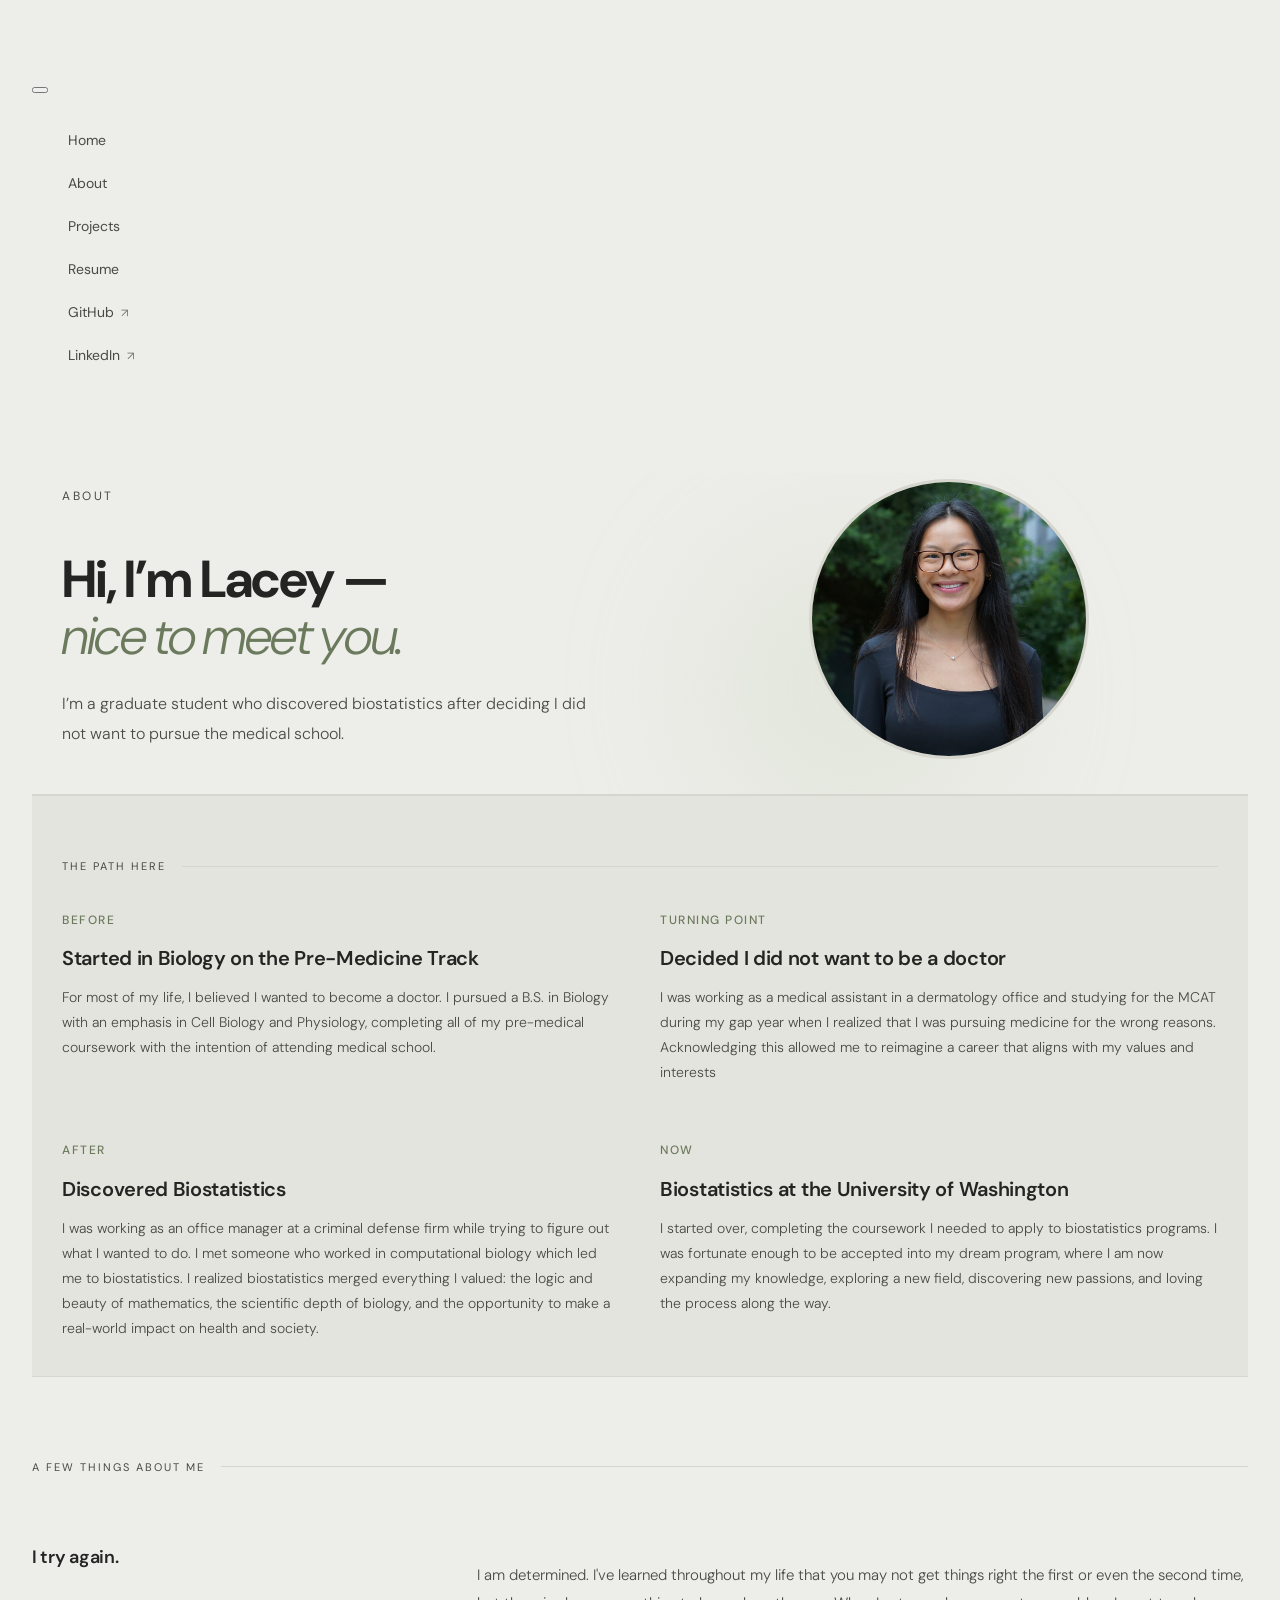
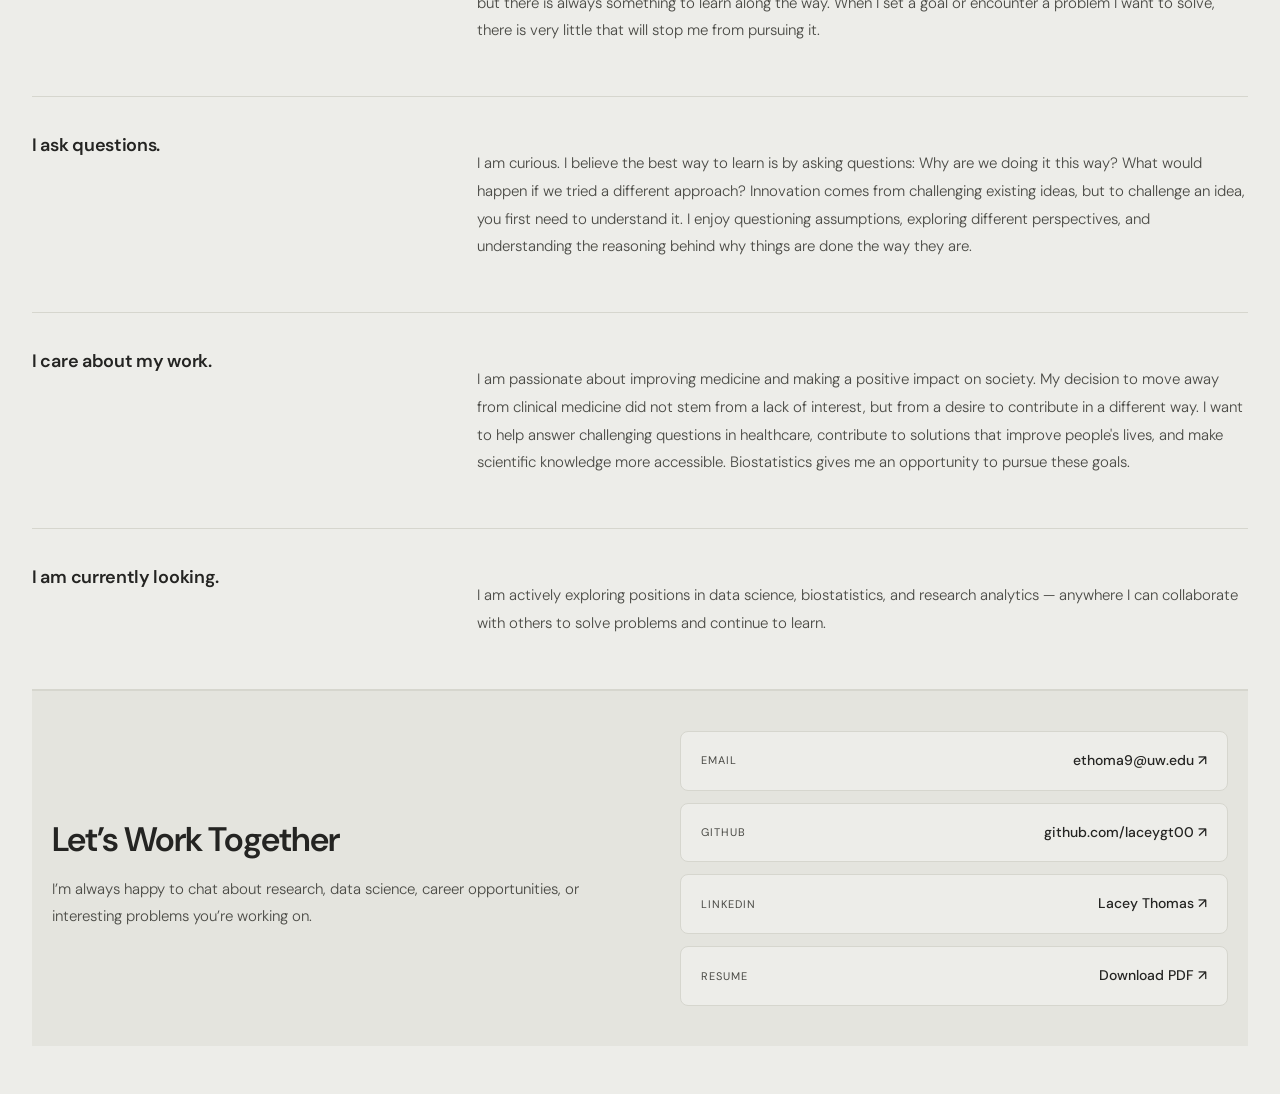
==== commit 72d229dd: "Update about.html update the path here" ====
--- a/docs/about.html
+++ b/docs/about.html
@@ -338,7 +338,7 @@
       <div class="fade-in d2">
         <p class="about-intro">
           I&rsquo;m a graduate student who discovered biostatistics after deciding I did not want to 
-          pursue the medical field.  
+          pursue the medical school.  
         </p>
       </div>
     </div>
@@ -364,31 +364,34 @@
     <div class="story-card fade-in">
       <div class="s-label">Before</div>
       <div class="s-title">Started in Biology on the Pre-Medicine Track</div>
-      <p class="s-body">In my undergraduate I graduated with a B.S. in Biology with an emphasis in Cell Biology and Physiology.
-      I completed all the Pre-medical class work with the intention of becoming a doctor.</p>
+      <p class="s-body">For most of my life, I believed I wanted to become a doctor. I pursued a B.S. in Biology with an 
+      emphasis in Cell Biology and Physiology, completing all of my pre-medical coursework with the intention of attending 
+      medical school.</p>
     </div>
 
     <div class="story-card fade-in d1">
       <div class="s-label">Turning point</div>
       <div class="s-title">Decided I did not want to be a doctor</div>
-      <p class="s-body">I was working as a medical assistant in a dermatology office during my gap year when I realized that I did not 
-      want to pursue this path. I had always wanted to move out to Seattle, so I found a job and packed up for the first time in my life.</p>
+      <p class="s-body">I was working as a medical assistant in a dermatology office and studying for the MCAT during my gap year when I 
+      realized that I was pursuing medicine for the wrong reasons. Acknowledging this allowed me to reimagine a career that aligns with 
+      my values and interests</p>
     </div>
 
     <div class="story-card fade-in d2">
       <div class="s-label">After</div>
       <div class="s-title">Discovered Biostatistics</div>
       <p class="s-body">I was working as an office manager at a criminal defense firm while trying to figure out what I wanted to do.
-      I met someone who worked in computational biology which led me to biostatistics. I realized
-      biostatistics merged everything I valued: the logic and beauty of mathematics, the scientific
-      depth of biology, and the opportunity to make a real-world impact on health and society.</p>
+      I met someone who worked in computational biology which led me to biostatistics. I realized biostatistics merged everything I 
+      valued: the logic and beauty of mathematics, the scientific depth of biology, and the opportunity to make a real-world impact 
+      on health and society.</p>
     </div>
 
     <div class="story-card fade-in d3">
       <div class="s-label">Now</div>
       <div class="s-title">Biostatistics at the University of Washington</div>
-      <p class="s-body">I took the pre-requisite classes for my program and was fortunate to get into my dream program.
-      I am learning a lot, exploring this new field while finding my passions, and loving the process of it all.</p>
+      <p class="s-body">I started over, completing the coursework I needed to apply to biostatistics programs. I was 
+      fortunate enough to be accepted into my dream program, where I am now expanding my knowledge, exploring a new 
+      field, discovering new passions, and loving the process along the way.</p>
     </div>
 
   </div>
